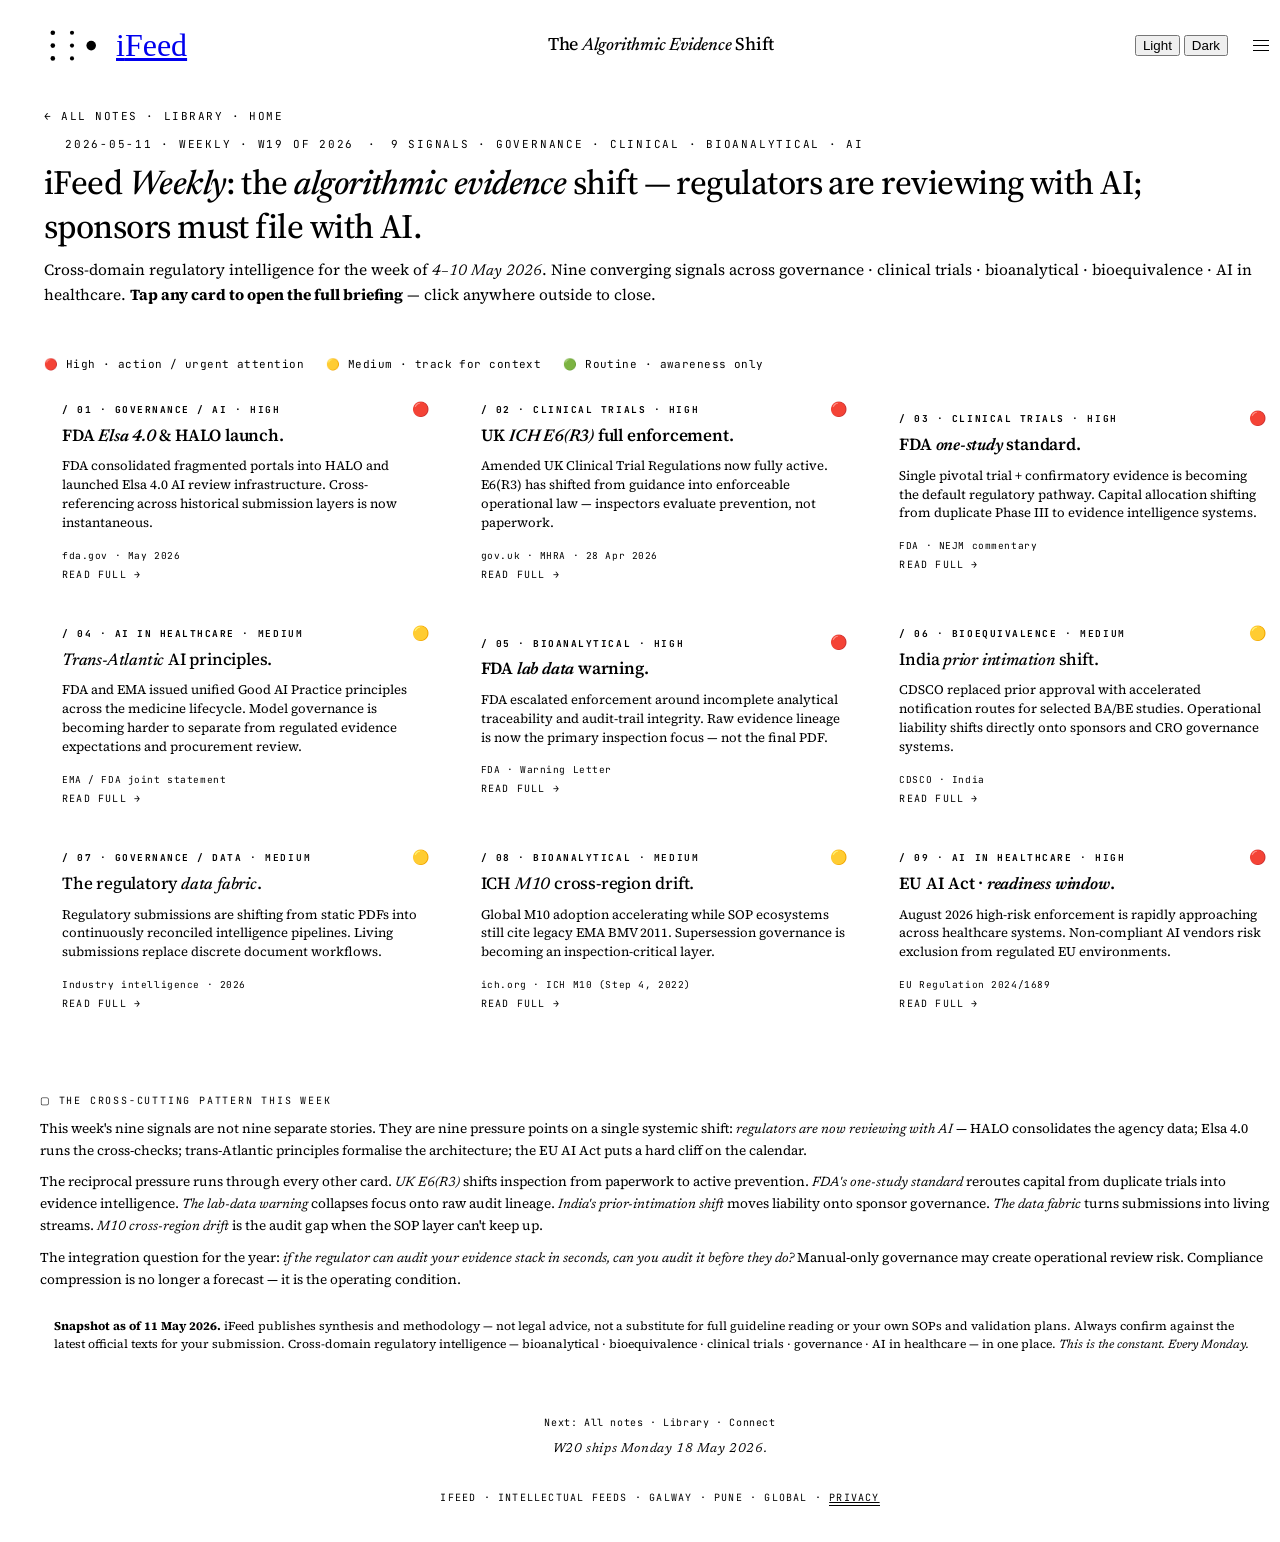
==== archive-static/2026-05-11_weekly-w19.html @ 3b8269fa "Initial Weekly Signals CMS deployment" ====
<!doctype html>
<html lang="en" data-theme="light" class="w19-page">
<head>
<meta charset="utf-8" />
<meta name="viewport" content="width=device-width, initial-scale=1" />
<meta http-equiv="Cache-Control" content="no-cache, no-store, must-revalidate" />
<meta http-equiv="Pragma" content="no-cache" />
<meta http-equiv="Expires" content="0" />
<title>iFeed Weekly · W19 · 4&ndash;10 May 2026</title>
<meta name="description" content="iFeed Weekly W19 · nine updates across bioanalytical · bioequivalence · clinical trials · governance · AI in healthcare. Verified primary sources. Every Monday." />
<link rel="preconnect" href="https://fonts.googleapis.com" />
<link rel="preconnect" href="https://fonts.gstatic.com" crossorigin />
<link href="https://fonts.googleapis.com/css2?family=Inter:wght@400;500;600;700&family=JetBrains+Mono:wght@400;500&family=Newsreader:ital,opsz,wght@0,6..72,400;0,6..72,500;0,6..72,600;1,6..72,400;1,6..72,500;1,6..72,600&family=Source+Serif+4:opsz,wght@8..60,400;8..60,500;8..60,600&display=swap" rel="stylesheet" />
<link rel="stylesheet" href="theme.css?v=20260504au" />
<link rel="stylesheet" href="mark.css?v=20260504au" />
<script src="site.js?v=20260504au" defer></script>
<style>
  .wrap { max-width: 1250px; width: calc(100% - 24px); margin: 0 auto; padding: 0 32px; }

  .nav { position: sticky; top: 0; z-index: 300; background: color-mix(in srgb, var(--bg) 92%, transparent); backdrop-filter: blur(10px); border-bottom: 1px solid var(--rule); }
  .nav .nav-inner { max-width: 1250px; width: calc(100% - 24px); margin: 0 auto; padding: 16px 32px 16px 32px; display: flex; align-items: center; justify-content: space-between; gap: 14px; }
  .nav .brand { display: inline-flex; align-items: center; gap: 12px; }
  .nav .brand .nn11 { width: 88px; }
  .nav .brand .if-mark { font-size: 42px; }
  .nav .links { display: flex; gap: 2px; font-family: 'JetBrains Mono', monospace; font-size: 11px; letter-spacing: 0.02em; text-transform: uppercase; color: var(--ink-2); }
  .nav .links a { padding: 6px 0; border-bottom: 1px solid transparent; transition: color 0.15s, border-color 0.15s; }
  .nav .links a:hover { color: var(--accent); border-bottom-color: var(--accent); }
  .nav .links a.current { color: var(--accent); }

  /* Article header · balanced for screenshot · still fits 9-card grid */
  .article-head { padding: 26px 0 18px; max-width: 1250px; width: calc(100% - 24px); margin: 0 auto; padding-left: 36px; padding-right: 36px; }
  .breadcrumb { font-family: 'JetBrains Mono', monospace; font-size: 11px; letter-spacing: 0.14em; text-transform: uppercase; color: var(--ink-3); margin-bottom: 14px; }
  .breadcrumb a { color: var(--accent); text-decoration: none; border-bottom: 1px dashed transparent; transition: border-color 0.15s; }
  .breadcrumb a:hover { border-bottom-color: var(--accent); }
  .article-meta { font-family: 'JetBrains Mono', monospace; font-size: 11px; letter-spacing: 0.16em; text-transform: uppercase; color: var(--accent); margin-bottom: 12px; display: flex; gap: 14px; flex-wrap: wrap; align-items: center; }
  .article-meta .signal { display: inline-block; width: 7px; height: 7px; border-radius: 50%; background: var(--accent); box-shadow: 0 0 0 4px color-mix(in srgb, var(--accent) 22%, transparent); }
  h1.weekly-title { font-family: 'Source Serif 4', serif; font-size: clamp(26px, 2.8vw, 34px); font-weight: 500; letter-spacing: -0.016em; line-height: 1.16; margin: 0 0 12px; max-width: 1250px; width: calc(100% - 24px); }
  h1.weekly-title em { font-family: 'Newsreader', serif; font-style: italic; color: var(--accent); }
  .standfirst { font-family: 'Source Serif 4', serif; font-size: 15.5px; line-height: 1.5; color: var(--ink-2); margin: 0 0 16px; padding: 0 0 16px; border-bottom: 1px solid var(--rule); max-width: 1250px; width: calc(100% - 24px); }
  .standfirst em { font-family: 'Newsreader', serif; font-style: italic; color: var(--accent); }

  .legend-strip { display: flex; gap: 22px; flex-wrap: wrap; padding: 0 36px 16px; font-family: 'JetBrains Mono', monospace; font-size: 11px; color: var(--ink-3); letter-spacing: 0.04em; max-width: 1250px; width: calc(100% - 24px); margin: 0 auto; }
  .legend-strip .li { display: flex; align-items: center; gap: 6px; }

  /* 9-card grid · 3 × 3 desktop · medium-comfortable for screenshot */
  .digest-grid { padding: 0 36px 28px; display: grid; grid-template-columns: repeat(3, 1fr); gap: 16px; max-width: 1250px; width: calc(100% - 24px); margin: 0 auto; }
  @media (max-width: 1080px) { .digest-grid { grid-template-columns: repeat(2, 1fr); } }
  @media (max-width: 720px) { .digest-grid { grid-template-columns: 1fr; } }

  /* Card · clickable button · opens modal overlay (no scroll) */
  /* Tier accents · structural (red) heavier; operational (yellow) restrained */
  .digest-card .domain-num .u { font-weight: 600; letter-spacing: 0.18em; }
  .digest-card.tier-1 { border-width: 1.5px; }
  .digest-card.tier-1 h3 { font-weight: 600; }
  .digest-card.tier-1:hover { border-color: var(--accent); box-shadow: 0 18px 40px -22px color-mix(in srgb, var(--accent) 45%, transparent); }
  .modal-shell .xref { color: var(--accent); text-decoration: none; border-bottom: 1px dashed currentColor; }
  .modal-shell .xref:hover { border-bottom-style: solid; }

  .digest-card {
    display: block;
    text-decoration: none;
    color: inherit;
    background: linear-gradient(135deg, color-mix(in srgb, var(--accent-bg) 50%, var(--surface)) 0%, color-mix(in srgb, var(--surface) 92%, transparent) 100%);
    border: 1.5px solid color-mix(in srgb, var(--accent) 30%, var(--rule));
    border-radius: 14px;
    padding: 16px 18px 14px;
    box-shadow: 0 1px 0 color-mix(in srgb, var(--accent) 14%, transparent) inset, 0 16px 32px -22px color-mix(in srgb, var(--accent) 22%, transparent);
    transition: transform 0.18s, box-shadow 0.18s, border-color 0.16s;
    position: relative;
    overflow: hidden;
    cursor: pointer;
    font: inherit;
    width: 100%;
    text-align: left;
  }
  .digest-card::before {
    content: ""; position: absolute; inset: 6px; border-radius: 11px;
    border: 1px dashed color-mix(in srgb, var(--accent) 20%, transparent);
    pointer-events: none; z-index: 0;
  }
  .digest-card > * { position: relative; z-index: 1; }
  .digest-card:hover, .digest-card:focus-visible {
    transform: translateY(-3px);
    border-color: var(--accent);
    box-shadow: 0 1px 0 color-mix(in srgb, var(--accent) 22%, transparent) inset, 0 22px 44px -22px color-mix(in srgb, var(--accent) 32%, transparent);
    outline: none;
  }

  .digest-card .card-top { display: flex; align-items: center; justify-content: space-between; margin-bottom: 8px; gap: 8px; }
  .digest-card .domain-num { font-family: 'JetBrains Mono', monospace; font-size: 9.5px; color: var(--accent); letter-spacing: 0.16em; text-transform: uppercase; font-weight: 700; }
  .digest-card .flag { font-size: 14px; line-height: 1; }
  .digest-card h3 { font-family: 'Source Serif 4', serif; font-size: 17px; font-weight: 500; letter-spacing: -0.012em; color: var(--ink); margin: 0 0 9px; line-height: 1.22; }
  .digest-card h3 em { font-family: 'Newsreader', serif; font-style: italic; color: var(--accent); }
  .digest-card p.lede { font-family: 'Source Serif 4', serif; font-size: 13px; line-height: 1.45; color: var(--ink-2); margin: 0 0 8px; display: -webkit-box; -webkit-line-clamp: 4; -webkit-box-orient: vertical; overflow: hidden; }
  .digest-card .src { display: block; font-family: 'JetBrains Mono', monospace; font-size: 9.5px; color: var(--ink-3); letter-spacing: 0.06em; margin-top: 6px; padding-top: 8px; border-top: 1px dashed var(--rule); }
  .digest-card .read-more { font-family: 'JetBrains Mono', monospace; font-size: 10px; color: var(--accent); letter-spacing: 0.12em; text-transform: uppercase; margin-top: 6px; }

  /* Hidden source for modal · explanations live here, displayed via JS */
  .explanations-source { display: none; }

  /* Modal overlay · click card opens, click backdrop closes */
  .modal-backdrop {
    position: fixed; inset: 0; z-index: 200;
    background: color-mix(in srgb, var(--ink) 50%, transparent);
    backdrop-filter: blur(4px); -webkit-backdrop-filter: blur(4px);
    display: none; align-items: center; justify-content: center;
    padding: 24px;
    animation: fadeIn 0.18s ease-out;
  }
  .modal-backdrop.is-open { display: flex; }
  @keyframes fadeIn { from { opacity: 0; } to { opacity: 1; } }
  .modal-shell {
    background: linear-gradient(135deg, color-mix(in srgb, var(--accent-bg) 55%, var(--surface)) 0%, color-mix(in srgb, var(--surface) 94%, transparent) 100%);
    border: 1.5px solid color-mix(in srgb, var(--accent) 55%, var(--rule));
    border-radius: 14px;
    max-width: 760px; width: 100%;
    max-height: 84vh; overflow-y: auto;
    padding: 26px 30px;
  /* Expanded variant · full grid width · text|visual split · related + home foot */
  }
  .modal-shell.is-expanded { max-width: 1250px; max-height: 88vh; padding: 30px 36px 24px; }
  .modal-shell.is-expanded .item-meta { margin-bottom: 14px; }
  .modal-shell.is-expanded .modal-content > .item-block > h2,
  .modal-shell.is-expanded > .modal-content > h2 { display: none; }
  .modal-shell.is-expanded .exp-grid { display: grid; grid-template-columns: 1.25fr 1fr; gap: 26px; align-items: start; }
  .modal-shell.is-expanded .exp-text > p:first-of-type, .modal-shell.is-expanded .exp-text > p { font-size: 14.5px; line-height: 1.55; margin: 0 0 10px; }
  .modal-shell.is-expanded .exp-visual { display: flex; flex-direction: column; gap: 12px; }
  .modal-shell.is-expanded .exp-visual .item-visual { margin: 0; }
  .modal-shell.is-expanded .exp-foot { margin-top: 18px; padding-top: 14px; border-top: 1px dashed color-mix(in srgb, var(--accent) 30%, var(--rule)); display: flex; align-items: center; justify-content: space-between; gap: 16px; flex-wrap: wrap; }
  .modal-shell.is-expanded .exp-foot .related { font-family: 'JetBrains Mono', monospace; font-size: 11px; color: var(--ink-2); letter-spacing: 0.04em; }
  .modal-shell.is-expanded .exp-foot .related .label { font-size: 9.5px; letter-spacing: 0.18em; text-transform: uppercase; color: var(--ink-3); margin-right: 10px; }
  .modal-shell.is-expanded .exp-foot .related .xref { color: var(--accent); text-decoration: none; border-bottom: 1px dashed currentColor; }
  .modal-shell.is-expanded .exp-foot .home-link { font-family: 'JetBrains Mono', monospace; font-size: 10.5px; letter-spacing: 0.14em; text-transform: uppercase; color: var(--accent); border: 1px solid color-mix(in srgb, var(--accent) 45%, var(--rule)); border-radius: 999px; padding: 7px 14px; cursor: pointer; background: var(--surface); transition: border-color .15s, color .15s, background .15s; }
  .modal-shell.is-expanded .exp-foot .home-link:hover { border-color: var(--accent); background: color-mix(in srgb, var(--accent) 12%, transparent); }
  @media (max-width: 880px) {
    .modal-shell.is-expanded { max-width: 760px; }
    .modal-shell.is-expanded .exp-grid { grid-template-columns: 1fr; gap: 16px; }
    .modal-shell.is-expanded .exp-foot { flex-direction: column; align-items: flex-start; }
  }
  .modal-shell--placeholder {
    box-shadow: 0 1px 0 color-mix(in srgb, var(--accent) 18%, transparent) inset, 0 30px 80px -20px color-mix(in srgb, var(--accent) 40%, transparent);
    position: relative;
    animation: slideUp 0.22s ease-out;
  }
  .modal-shell::before {
    content: ""; position: absolute; inset: 6px; border-radius: 9px;
    border: 1px dashed color-mix(in srgb, var(--accent) 24%, transparent);
    pointer-events: none; z-index: 0;
  }
  .modal-shell > * { position: relative; z-index: 1; }
  /* Compact visual block · matches grid-card grain · per-card diagram */
  .modal-shell .item-visual { margin: 14px 0 16px; padding: 12px 14px; background: color-mix(in srgb, var(--surface) 70%, transparent); border: 1px dashed color-mix(in srgb, var(--accent) 30%, var(--rule)); border-radius: 9px; font-family: 'JetBrains Mono', monospace; font-size: 10.5px; letter-spacing: 0.04em; color: var(--ink-2); line-height: 1.65; }
  .modal-shell .item-visual .iv-h { font-size: 9.5px; letter-spacing: 0.16em; text-transform: uppercase; color: var(--accent); margin-bottom: 8px; }
  .modal-shell .item-visual .iv-row { display: flex; gap: 8px; align-items: center; flex-wrap: wrap; }
  .modal-shell .item-visual .iv-row + .iv-row { margin-top: 6px; }
  .modal-shell .item-visual .iv-pill { padding: 3px 8px; border: 1px solid color-mix(in srgb, var(--accent) 35%, var(--rule)); border-radius: 999px; background: color-mix(in srgb, var(--bg) 60%, transparent); color: var(--ink); font-size: 10px; letter-spacing: 0.06em; }
  .modal-shell .item-visual .iv-pill.alt { color: var(--accent); border-color: var(--accent); }
  .modal-shell .item-visual .iv-arrow { color: var(--accent); }
  .modal-shell .item-visual .iv-col { flex: 1; min-width: 130px; padding: 8px 10px; border: 1px dashed color-mix(in srgb, var(--accent) 28%, var(--rule)); border-radius: 7px; background: color-mix(in srgb, var(--bg) 35%, transparent); }
  .modal-shell .item-visual .iv-col .iv-l { font-size: 9px; letter-spacing: 0.18em; text-transform: uppercase; color: var(--ink-3); margin-bottom: 4px; }
  .modal-shell .item-visual .iv-col.hi { border-color: var(--accent); border-style: solid; }
  .modal-shell .item-visual .iv-col.hi .iv-l { color: var(--accent); }
  .modal-shell .item-visual .iv-bar { display: flex; align-items: stretch; gap: 0; border: 1px solid color-mix(in srgb, var(--accent) 30%, var(--rule)); border-radius: 6px; overflow: hidden; }
  .modal-shell .item-visual .iv-bar > div { flex: 1; padding: 6px 8px; font-size: 9.5px; letter-spacing: 0.08em; text-align: center; border-right: 1px dashed color-mix(in srgb, var(--accent) 25%, var(--rule)); }
  .modal-shell .item-visual .iv-bar > div:last-child { border-right: 0; }
  .modal-shell .item-visual .iv-bar > div.hot { background: color-mix(in srgb, var(--accent) 18%, transparent); color: var(--accent); }
  .modal-shell .item-visual .iv-pyramid { display: flex; flex-direction: column; align-items: center; gap: 3px; }
  .modal-shell .item-visual .iv-pyramid > div { padding: 4px 10px; border: 1px solid color-mix(in srgb, var(--accent) 30%, var(--rule)); border-radius: 4px; font-size: 9.5px; letter-spacing: 0.08em; text-align: center; background: color-mix(in srgb, var(--bg) 40%, transparent); }
  .modal-shell .item-visual .iv-pyramid > div:nth-child(1) { min-width: 90px; }
  .modal-shell .item-visual .iv-pyramid > div:nth-child(2) { min-width: 150px; }
  .modal-shell .item-visual .iv-pyramid > div:nth-child(3) { min-width: 210px; border-color: var(--accent); color: var(--accent); }
  .modal-shell .item-visual .iv-note { margin-top: 8px; font-family: 'Source Serif 4', serif; font-size: 11.5px; color: var(--ink-3); font-style: italic; letter-spacing: 0; }
  @keyframes slideUp { from { transform: translateY(12px); opacity: 0; } to { transform: translateY(0); opacity: 1; } }
  .modal-close {
    position: absolute; top: 14px; right: 14px;
    width: 32px; height: 32px;
    background: var(--surface);
    border: 1px solid var(--rule);
    border-radius: 50%;
    cursor: pointer;
    color: var(--ink-2);
    font-size: 18px; line-height: 1;
    display: flex; align-items: center; justify-content: center;
    transition: color 0.15s, border-color 0.15s;
  }
  .modal-close:hover { color: var(--accent); border-color: var(--accent); }

  .modal-shell .item-meta { font-family: 'JetBrains Mono', monospace; font-size: 10px; letter-spacing: 0.16em; text-transform: uppercase; color: var(--accent); margin-bottom: 10px; display: flex; gap: 12px; align-items: center; flex-wrap: wrap; }
  .modal-shell h2 { font-family: 'Source Serif 4', serif; font-size: 24px; font-weight: 500; letter-spacing: -0.014em; color: var(--ink); margin: 0 0 14px; line-height: 1.2; }
  .modal-shell h2 em { font-family: 'Newsreader', serif; font-style: italic; color: var(--accent); }
  .modal-shell p { font-family: 'Source Serif 4', serif; font-size: 15px; line-height: 1.6; color: var(--ink); margin: 0 0 12px; }
  .modal-shell p em { font-family: 'Newsreader', serif; font-style: italic; color: var(--accent); }
  .modal-shell p strong { color: var(--ink); font-weight: 600; }
  .modal-shell .source-strip { font-family: 'JetBrains Mono', monospace; font-size: 11px; color: var(--ink-3); letter-spacing: 0.04em; padding: 12px 0 0; border-top: 1px dashed var(--rule); margin-top: 14px; }
  .modal-shell .source-strip a { color: var(--accent); text-decoration: none; border-bottom: 1px dashed currentColor; }
  .modal-shell .source-strip a:hover { border-bottom-style: solid; }
  .modal-shell .why { font-family: 'Newsreader', serif; font-style: italic; font-size: 15px; color: var(--ink-2); padding: 10px 0 0 14px; border-left: 3px solid var(--accent); margin-top: 14px; }

  /* Lock body scroll when modal open */
  body.modal-open { overflow: hidden; }

  /* Expanded card · in-card header (title left + logo right) */
  .modal-shell.is-expanded { max-height: 92vh; padding-top: 0; padding-left: 0; padding-right: 0; }
  .modal-shell.is-expanded > .modal-close { top: 18px; right: 18px; z-index: 4; }
  .modal-shell.is-expanded .modal-content { padding: 0 30px 22px; }
  .modal-shell .exp-header { display: none; }
  .modal-shell.is-expanded .exp-header {
    display: flex; align-items: center; gap: 22px;
    padding: 22px 30px 22px 30px;
    margin: 0 0 20px;
    border-bottom: 1px dashed color-mix(in srgb, var(--accent) 35%, var(--rule));
    position: relative;
  }
  .modal-shell.is-expanded .exp-header .exp-brand-line { display: inline-flex; align-items: center; gap: 10px; flex-shrink: 0; padding-right: 22px; border-right: 1px dashed color-mix(in srgb, var(--accent) 35%, var(--rule)); }
  .modal-shell.is-expanded .exp-header .exp-brand-line .exp-nn { width: 56px; height: 44px; }
  .modal-shell.is-expanded .exp-header .exp-brand-line .exp-nn svg { width: 100%; height: 100%; display: block; overflow: visible; }
  .modal-shell.is-expanded .exp-header .exp-brand-line .exp-nn svg .net-edge line { stroke: color-mix(in srgb, var(--accent) 75%, transparent); stroke-width: 1; fill: none; }
  .modal-shell.is-expanded .exp-header .exp-brand-line .exp-nn svg .node-input,
  .modal-shell.is-expanded .exp-header .exp-brand-line .exp-nn svg .node-mid,
  .modal-shell.is-expanded .exp-header .exp-brand-line .exp-nn svg .node-out { fill: var(--accent); }
  .modal-shell.is-expanded .exp-header .exp-brand-line .exp-nn svg .halo { fill: none; stroke: var(--accent); stroke-width: 1.2; opacity: 0.55; }
  .modal-shell.is-expanded .exp-header .exp-brand-line .exp-nn svg .halo-b { opacity: 0.3; }
  .modal-shell.is-expanded .exp-header .exp-brand-line .ifeed-word { font-family: 'Newsreader', serif; font-style: italic; font-weight: 500; font-size: 30px; letter-spacing: -0.02em; color: var(--accent); line-height: 1; }
  .modal-shell.is-expanded .exp-header .exp-title {
    font-family: 'Source Serif 4', serif; font-size: 30px; font-weight: 500;
    letter-spacing: -0.014em; color: var(--ink); line-height: 1.18; margin: 0; flex: 1 1 auto; min-width: 0;
  }
  .modal-shell.is-expanded .exp-header .exp-title em { font-family: 'Newsreader', serif; font-style: italic; color: var(--accent); }
  @media (max-width: 720px) {
    .modal-shell.is-expanded .exp-header { flex-wrap: wrap; padding: 20px 22px; gap: 14px; }
    .modal-shell.is-expanded .exp-header .exp-brand-line { padding-right: 0; border-right: 0; padding-bottom: 12px; border-bottom: 1px dashed color-mix(in srgb, var(--accent) 35%, var(--rule)); width: 100%; }
    .modal-shell.is-expanded .exp-header .exp-title { font-size: 22px; }
    .modal-shell.is-expanded .exp-header .exp-brand-line .exp-nn { width: 44px; height: 36px; }
    .modal-shell.is-expanded .exp-header .exp-brand-line .ifeed-word { font-size: 24px; }
  }

  .closing-band { padding: 24px 32px 24px; max-width: 1250px; width: calc(100% - 24px); margin: 18px auto 0; border-top: 1px solid var(--rule); }
  .closing-band .pattern-h { font-family: 'JetBrains Mono', monospace; font-size: 10px; letter-spacing: 0.18em; text-transform: uppercase; color: var(--accent); margin-bottom: 12px; }
  .closing-band p { font-family: 'Source Serif 4', serif; font-size: 13.5px; line-height: 1.55; color: var(--ink); margin: 0 0 10px; }
  .closing-band p em { font-family: 'Newsreader', serif; font-style: italic; color: var(--accent); }
  .closing-band .disclaimer { padding: 12px 14px; background: var(--surface); border-left: 3px solid var(--accent); border-radius: 0 8px 8px 0; font-family: 'Source Serif 4', serif; font-size: 12px; color: var(--ink-3); margin-top: 14px; line-height: 1.5; }

  .next-week-strip { text-align: center; padding: 16px 32px; font-family: 'JetBrains Mono', monospace; font-size: 10px; color: var(--ink-3); letter-spacing: 0.06em; max-width: 1250px; width: calc(100% - 24px); margin: 0 auto; }
  .next-week-strip a { color: var(--accent); text-decoration: none; border-bottom: 1px dashed var(--accent); }
  .next-week-strip a:hover { border-bottom-style: solid; }

  footer { padding: 20px 0 30px; }
  footer .credits { font-family: 'JetBrains Mono', monospace; font-size: 10px; color: var(--ink-3); letter-spacing: 0.12em; text-transform: uppercase; text-align: center; }

  /* Compact nav for screenshot · slimmer top bar */
  .nav .nav-inner { padding: 12px 32px; }
  .nav .brand .nn11 { width: 64px; }
  .nav .brand .if-mark { font-size: 32px; }

  /* ── W19 nav variation · hamburger + centre title (page-scoped) ── */
  html.w19-page .nav .links { display: none !important; }
  html.w19-page .nav .nav-title { flex: 1 1 auto; min-width: 0; text-align: center; padding: 0 18px; }
  html.w19-page .nav .nav-title .eyebrow { font-family: 'JetBrains Mono', monospace; font-size: 10px; letter-spacing: 0.18em; text-transform: uppercase; color: var(--ink-3); margin-bottom: 4px; }
  html.w19-page .nav .nav-title .head { font-family: 'Source Serif 4', serif; font-size: clamp(14px, 1.5vw, 18px); font-weight: 500; letter-spacing: -0.012em; color: var(--ink); line-height: 1.2; transition: opacity .22s ease; }
  html.w19-page .nav .nav-title .head em { font-family: 'Newsreader', serif; font-style: italic; color: var(--accent); }
  html.w19-page .nav .nav-title.swapping .head { opacity: 0; }
  html.w19-page .nav .nav-right { display: inline-flex; align-items: center; gap: 14px; }
  html.w19-page .nav .w19-hamburger { display: inline-flex; align-items: center; justify-content: center; width: 38px; height: 38px; background: var(--surface); border: 1px solid var(--rule); border-radius: 8px; cursor: pointer; transition: border-color .15s, color .15s; color: var(--ink-2); padding: 0; }
  html.w19-page .nav .w19-hamburger:hover { border-color: var(--accent); color: var(--accent); }
  html.w19-page .nav .w19-hamburger span { display: block; width: 16px; height: 1.5px; background: currentColor; position: relative; }
  html.w19-page .nav .w19-hamburger span::before, html.w19-page .nav .w19-hamburger span::after { content: ""; position: absolute; left: 0; width: 16px; height: 1.5px; background: currentColor; }
  html.w19-page .nav .w19-hamburger span::before { top: -5px; }
  html.w19-page .nav .w19-hamburger span::after  { top:  5px; }
  html.w19-page .nav .nav-toggle { display: none !important; }
  html.w19-page .w19-drawer { position: fixed; top: 0; right: 0; height: 100vh; width: min(320px, 86vw); background: var(--bg); border-left: 1px solid var(--rule); transform: translateX(100%); transition: transform .26s ease; z-index: 250; padding: 72px 28px 28px; overflow-y: auto; }
  html.w19-page .w19-drawer.open { transform: translateX(0); box-shadow: -20px 0 60px -20px color-mix(in srgb, var(--ink) 35%, transparent); }
  html.w19-page .w19-drawer a { display: block; font-family: 'JetBrains Mono', monospace; font-size: 12px; letter-spacing: 0.10em; text-transform: uppercase; color: var(--ink-2); padding: 12px 0; border-bottom: 1px dashed var(--rule); text-decoration: none; transition: color .15s; }
  html.w19-page .w19-drawer a:hover, html.w19-page .w19-drawer a.current { color: var(--accent); }
  html.w19-page .w19-drawer-backdrop { position: fixed; inset: 0; background: color-mix(in srgb, var(--ink) 40%, transparent); backdrop-filter: blur(3px); opacity: 0; pointer-events: none; transition: opacity .22s ease; z-index: 240; }
  html.w19-page .w19-drawer-backdrop.open { opacity: 1; pointer-events: auto; }
  html.w19-page .w19-drawer .close { position: absolute; top: 18px; right: 18px; width: 32px; height: 32px; background: var(--surface); border: 1px solid var(--rule); border-radius: 50%; color: var(--ink-2); cursor: pointer; font-size: 18px; line-height: 1; }
  html.w19-page .w19-drawer .close:hover { color: var(--accent); border-color: var(--accent); }
  @media (max-width: 720px) { html.w19-page .nav .nav-title .eyebrow { font-size: 9px; letter-spacing: 0.12em; } html.w19-page .nav .nav-title .head { font-size: 12px; } html.w19-page .nav .nav-title { padding: 0 8px; } }
</style>
<link rel="icon" type="image/svg+xml" href="favicon.svg?v=20260504au" />
<!-- Open Graph · share preview metadata (LinkedIn, WhatsApp, Slack, FB) -->
<meta property="og:type" content="article" />
<meta property="og:title" content="iFeed Weekly · W19 · 4-10 May 2026" />
<meta property="og:description" content="Nine updates across bioanalytical · bioequivalence · clinical trials · governance · AI in healthcare. Verified primary sources. Every Monday." />
<meta property="og:url" content="https://weeklysignals.ifeed.ie/2026-05-11_weekly-w19.html" />
<meta property="og:image" content="https://ifeed.ie/favicon.svg" />
<meta property="og:site_name" content="iFeed" />
<meta property="og:locale" content="en_IE" />
<!-- Twitter Card · share preview metadata (X / Twitter) -->
<meta name="twitter:card" content="summary" />
<meta name="twitter:title" content="iFeed Weekly · W19 · 4-10 May 2026" />
<meta name="twitter:description" content="Nine updates across BA · BE · CT · governance · AI in healthcare. Verified primary sources. Every Monday." />
<meta name="twitter:image" content="https://ifeed.ie/favicon.svg" />

<link rel="canonical" href="https://weeklysignals.ifeed.ie/2026-05-11_weekly-w19.html" />
</head>
<body>

<svg width="0" height="0" style="position:absolute" aria-hidden="true">
  <symbol id="nn11" viewBox="0 0 100 80">
    <g class="net-edge"><line x1="20" y1="20" x2="50" y2="20"/><line x1="20" y1="20" x2="50" y2="40"/><line x1="20" y1="20" x2="50" y2="60"/><line x1="20" y1="40" x2="50" y2="20"/><line x1="20" y1="40" x2="50" y2="40"/><line x1="20" y1="40" x2="50" y2="60"/><line x1="20" y1="60" x2="50" y2="20"/><line x1="20" y1="60" x2="50" y2="40"/><line x1="20" y1="60" x2="50" y2="60"/><line x1="50" y1="20" x2="80" y2="40"/><line x1="50" y1="40" x2="80" y2="40"/><line x1="50" y1="60" x2="80" y2="40"/></g>
    <circle class="node-input" cx="20" cy="20" r="3.6"/><circle class="node-input" cx="20" cy="40" r="3.6"/><circle class="node-input" cx="20" cy="60" r="3.6"/>
    <circle class="node-mid" cx="50" cy="20" r="3.2"/><circle class="node-mid" cx="50" cy="40" r="3.2"/><circle class="node-mid" cx="50" cy="60" r="3.2"/>
    <circle class="halo halo-a" cx="80" cy="40" r="6"/><circle class="halo halo-b" cx="80" cy="40" r="7.5"/>
    <circle class="node-out" cx="80" cy="40" r="4.4"/>
  </symbol>
</svg>

<nav class="nav">
  <div class="nav-inner">
    <a class='brand' href='https://ifeed.ie/'>
      <div class="nn11"><svg viewBox="0 0 100 80" style="width:100%;height:auto;display:block;overflow:visible" aria-label="iFeed neural network mark">
    <g class="nerve">
      <line x1="20" y1="20" x2="50" y2="20"/><line x1="20" y1="20" x2="50" y2="40"/><line x1="20" y1="20" x2="50" y2="60"/>
      <line x1="20" y1="40" x2="50" y2="20"/><line x1="20" y1="40" x2="50" y2="40"/><line x1="20" y1="40" x2="50" y2="60"/>
      <line x1="20" y1="60" x2="50" y2="20"/><line x1="20" y1="60" x2="50" y2="40"/><line x1="20" y1="60" x2="50" y2="60"/>
      <line x1="50" y1="20" x2="80" y2="40"/><line x1="50" y1="40" x2="80" y2="40"/><line x1="50" y1="60" x2="80" y2="40"/>
    </g>
    <circle class="neuron-in" cx="20" cy="20" r="3.6"/><circle class="neuron-in" cx="20" cy="40" r="3.6"/><circle class="neuron-in" cx="20" cy="60" r="3.6"/>
    <circle class="neuron-mid" cx="50" cy="20" r="3.2"/><circle class="neuron-mid" cx="50" cy="40" r="3.2"/><circle class="neuron-mid" cx="50" cy="60" r="3.2"/>
    <circle class="halo-ring halo-a" cx="80" cy="40" r="6"/>
    <circle class="halo-ring halo-b" cx="80" cy="40" r="7.5"/>
    <circle class="neuron-out" cx="80" cy="40" r="4.4"/>
  </svg></div>
      <span class="if-mark sm"><span class="i">i</span>Feed</span>
    </a>
    <div class="nav-title" id="w19-nav-title">
      <div class="head" id="w19-nav-head">The <em>Algorithmic Evidence</em> Shift</div>
    </div>
    <div class="nav-right">
      <div class="theme-toggle" role="group" aria-label="theme toggle">
        <button type="button" id="t-light" class="active" aria-label="light theme">Light</button>
        <button type="button" id="t-dark" aria-label="dark theme">Dark</button>
      </div>
      <button type="button" class="w19-hamburger" id="w19-hamburger" aria-label="open menu" aria-expanded="false"><span></span></button>
    </div>
    <button type="button" class="nav-toggle" aria-label="toggle nav" aria-expanded="false" hidden><span class="bar"></span></button>
    <div class="links">
      <a href='https://ifeed.ie/'>Home</a>
      <a href="https://ifeed.ie/methodology.html">Methodology</a>
      <span class="has-dropdown"><a href="https://library.ifeed.ie/">Library<span class="caret">▾</span></a><div class="dropdown" role="menu"><a href="https://library.ifeed.ie/library/bioanalytical.html"><span class="d-name">Bio-Analytical Trials</span></a><a href="https://library.ifeed.ie/library/bioequivalence.html"><span class="d-name">Bio-Equivalence Trials</span></a><a href="https://library.ifeed.ie/library/clinical-trials.html"><span class="d-name">Clinical Trials</span></a><a href="https://library.ifeed.ie/library/governance.html"><span class="d-name">Governance</span></a><div class="d-sep"></div><a class="d-all" href="https://library.ifeed.ie/"><span class="d-name">All · Library hub →</span></a></div></span>
      <span class="has-dropdown"><a href="https://regulations.ifeed.ie/">Regulations<span class="caret">▾</span></a><div class="dropdown" role="menu"><a href="https://regulations.ifeed.ie/regulations/eu-ai-act.html"><span class="d-name">EU AI Act</span></a><a href="https://regulations.ifeed.ie/regulations/fda-qmsr.html"><span class="d-name">FDA QMSR</span></a><a href="https://regulations.ifeed.ie/regulations/fda-csa.html"><span class="d-name">FDA CSA</span></a><a href="https://regulations.ifeed.ie/regulations/gamp5-ai-validation.html"><span class="d-name">GAMP 5 / AI validation</span></a><a href="https://regulations.ifeed.ie/regulations/ich-e6-r3.html"><span class="d-name">ICH E6(R3)</span></a><a href="https://regulations.ifeed.ie/regulations/good-ai-practice.html"><span class="d-name">FDA/EMA Good AI Practice</span></a><a href="https://regulations.ifeed.ie/regulations/iso-iec-42001.html"><span class="d-name">ISO/IEC 42001</span></a><a href="https://regulations.ifeed.ie/regulations/ai-medtech-samd.html"><span class="d-name">AI-enabled MedTech / SaMD</span></a><div class="d-sep"></div><a class="d-all" href="https://regulations.ifeed.ie/"><span class="d-name">All · Regulations hub →</span></a></div></span>
      <a href="https://ifeed.ie/services.html">Collaborate</a>
      <a href="https://ai.ifeed.ie/">AI</a>
      <a class='current' href='/'>Signals</a>
      <a href="https://ifeed.ie/academy.html">Academy</a>
      <a href="https://ifeed.ie/community.html">Community</a>
      <a href="https://ifeed.ie/founder.html">Founder</a>
      <a href="https://ifeed.ie/connect.html">Connect</a>
      <a href="https://ifeed.ie/register.html">Register</a>
    </div>
  </div>
</nav>
<aside class="w19-drawer-backdrop" id="w19-drawer-backdrop"></aside>
<aside class="w19-drawer" id="w19-drawer" aria-hidden="true">
  <button type="button" class="close" id="w19-drawer-close" aria-label="close menu">×</button>
  <a href='https://ifeed.ie/'>Home</a>
  <a href="https://ifeed.ie/methodology.html">Methodology</a>
  <a href="https://library.ifeed.ie/">Library</a>
  <a href="https://ifeed.ie/services.html">Collaborate</a>
  <a href="https://ai.ifeed.ie/">AI</a>
  <a class='current' href='/'>Signals</a>
  <a href="https://ifeed.ie/academy.html">Academy</a>
  <a href="https://ifeed.ie/community.html">Community</a>
  <a href="https://ifeed.ie/founder.html">Founder</a>
  <a href="https://ifeed.ie/connect.html">Connect</a>
  <a href="https://ifeed.ie/register.html">Register</a>
</aside>
<main>

  <header class="article-head">
    <div class="breadcrumb"><a href='/'>&larr; All notes</a> &middot; <a href="https://library.ifeed.ie/">Library</a> &middot; <a href='https://ifeed.ie/'>Home</a></div>
    <div class="article-meta">
      <span class="signal"></span>
      <span>2026-05-11 · Weekly · W19 of 2026</span>
      <span>·</span>
      <span>9 signals · governance · clinical · bioanalytical · AI</span>
    </div>
    <h1 class="weekly-title">iFeed <em>Weekly</em>: the <em>algorithmic evidence</em> shift &mdash; regulators are reviewing with AI; sponsors must file with AI.</h1>
    <p class="standfirst">Cross-domain regulatory intelligence for the week of <em>4&ndash;10 May 2026</em>. Nine converging signals across governance · clinical trials · bioanalytical · bioequivalence · AI in healthcare. <strong>Tap any card to open the full briefing</strong> &mdash; click anywhere outside to close.</p>
  </header>

  <div class="legend-strip">
    <span class="li">🔴 High · action / urgent attention</span>
    <span class="li">🟡 Medium · track for context</span>
    <span class="li">🟢 Routine · awareness only</span>
  </div>

  <!-- 9-card grid · click any card to jump to its explanation below -->
  <section class="digest-grid">

    <button class="digest-card tier-1" type="button" data-target="item-01">
      <div class="card-top">
        <div class="domain-num">/ 01 · Governance / AI · <span class="u">High</span></div>
        <span class="flag">🔴</span>
      </div>
      <h3>FDA <em>Elsa 4.0</em> &amp; HALO launch.</h3>
      <p class="lede">FDA consolidated fragmented portals into HALO and launched Elsa 4.0 AI review infrastructure. Cross-referencing across historical submission layers is now instantaneous.</p>
      <span class="src">fda.gov · May 2026</span>
      <div class="read-more">Read full &rarr;</div>
    </button>

    <button class="digest-card tier-1" type="button" data-target="item-02">
      <div class="card-top">
        <div class="domain-num">/ 02 · Clinical trials · <span class="u">High</span></div>
        <span class="flag">🔴</span>
      </div>
      <h3>UK <em>ICH E6(R3)</em> full enforcement.</h3>
      <p class="lede">Amended UK Clinical Trial Regulations now fully active. E6(R3) has shifted from guidance into enforceable operational law &mdash; inspectors evaluate prevention, not paperwork.</p>
      <span class="src">gov.uk · MHRA · 28 Apr 2026</span>
      <div class="read-more">Read full &rarr;</div>
    </button>

    <button class="digest-card tier-1" type="button" data-target="item-03">
      <div class="card-top">
        <div class="domain-num">/ 03 · Clinical trials · <span class="u">High</span></div>
        <span class="flag">🔴</span>
      </div>
      <h3>FDA <em>one-study</em> standard.</h3>
      <p class="lede">Single pivotal trial + confirmatory evidence is becoming the default regulatory pathway. Capital allocation shifting from duplicate Phase III to evidence intelligence systems.</p>
      <span class="src">FDA · NEJM commentary</span>
      <div class="read-more">Read full &rarr;</div>
    </button>

    <button class="digest-card tier-2" type="button" data-target="item-04">
      <div class="card-top">
        <div class="domain-num">/ 04 · AI in healthcare · <span class="u">Medium</span></div>
        <span class="flag">🟡</span>
      </div>
      <h3><em>Trans-Atlantic</em> AI principles.</h3>
      <p class="lede">FDA and EMA issued unified Good AI Practice principles across the medicine lifecycle. Model governance is becoming harder to separate from regulated evidence expectations and procurement review.</p>
      <span class="src">EMA / FDA joint statement</span>
      <div class="read-more">Read full &rarr;</div>
    </button>

    <button class="digest-card tier-1" type="button" data-target="item-05">
      <div class="card-top">
        <div class="domain-num">/ 05 · Bioanalytical · <span class="u">High</span></div>
        <span class="flag">🔴</span>
      </div>
      <h3>FDA <em>lab data</em> warning.</h3>
      <p class="lede">FDA escalated enforcement around incomplete analytical traceability and audit-trail integrity. Raw evidence lineage is now the primary inspection focus &mdash; not the final PDF.</p>
      <span class="src">FDA · Warning Letter</span>
      <div class="read-more">Read full &rarr;</div>
    </button>

    <button class="digest-card tier-2" type="button" data-target="item-06">
      <div class="card-top">
        <div class="domain-num">/ 06 · Bioequivalence · <span class="u">Medium</span></div>
        <span class="flag">🟡</span>
      </div>
      <h3>India <em>prior intimation</em> shift.</h3>
      <p class="lede">CDSCO replaced prior approval with accelerated notification routes for selected BA/BE studies. Operational liability shifts directly onto sponsors and CRO governance systems.</p>
      <span class="src">CDSCO · India</span>
      <div class="read-more">Read full &rarr;</div>
    </button>

    <button class="digest-card tier-2" type="button" data-target="item-07">
      <div class="card-top">
        <div class="domain-num">/ 07 · Governance / Data · <span class="u">Medium</span></div>
        <span class="flag">🟡</span>
      </div>
      <h3>The regulatory <em>data fabric</em>.</h3>
      <p class="lede">Regulatory submissions are shifting from static PDFs into continuously reconciled intelligence pipelines. Living submissions replace discrete document workflows.</p>
      <span class="src">Industry intelligence · 2026</span>
      <div class="read-more">Read full &rarr;</div>
    </button>

    <button class="digest-card tier-2" type="button" data-target="item-08">
      <div class="card-top">
        <div class="domain-num">/ 08 · Bioanalytical · <span class="u">Medium</span></div>
        <span class="flag">🟡</span>
      </div>
      <h3>ICH <em>M10</em> cross-region drift.</h3>
      <p class="lede">Global M10 adoption accelerating while SOP ecosystems still cite legacy EMA BMV 2011. Supersession governance is becoming an inspection-critical layer.</p>
      <span class="src">ich.org · ICH M10 (Step 4, 2022)</span>
      <div class="read-more">Read full &rarr;</div>
    </button>

    <button class="digest-card tier-1" type="button" data-target="item-09">
      <div class="card-top">
        <div class="domain-num">/ 09 · AI in healthcare · <span class="u">High</span></div>
        <span class="flag">🔴</span>
      </div>
      <h3>EU AI Act · <em>readiness window</em>.</h3>
      <p class="lede">August 2026 high-risk enforcement is rapidly approaching across healthcare systems. Non-compliant AI vendors risk exclusion from regulated EU environments.</p>
      <span class="src">EU Regulation 2024/1689</span>
      <div class="read-more">Read full &rarr;</div>
    </button>

  </section>

  <!-- Explanations · hidden source · cloned into modal on card click -->
  <div class="explanations-source" aria-hidden="true">

    <article class="item-block has-expanded" id="item-01">
      <div class="item-meta"><span>/ 01 · Governance / AI</span><span>·</span><span>🔴 High</span><span>·</span><span>FDA</span></div>
      <h2>FDA <em>Elsa 4.0</em> &amp; HALO launch.</h2>
      <div class="exp-grid">
        <div class="exp-text">
          <p>The FDA has weaponised its own data architecture. Reviewers are no longer manually navigating fragmented submission systems &mdash; HALO consolidates the agency's historical submission layers into a unified intelligence stack, and Elsa 4.0 sits on top as the AI review surface. Cross-referencing across decades of filings, deficiency letters, label histories, and inspection records is now near-instantaneous from the reviewer's chair.</p>
          <p><strong>What breaks now:</strong> organisations operating through spreadsheet-driven compliance and disconnected QMS environments may face major review friction. AI-assisted reviewers identify broken traceability chains, conflicting prior statements, and inconsistencies across the company's own submission history within seconds &mdash; gaps that previously took months of inspection-cycle exposure to surface.</p>
          <div class="why">Why it matters: if regulators are using AI to review submissions, sponsors must use AI to audit them before filing. Manual-only governance may create operational review risk rather than a durable compliance posture.</div>
        </div>
        <div class="exp-visual">
          <div class="item-visual">
            <div class="iv-h">Architecture · review stack</div>
            <div class="iv-row">
              <div class="iv-col"><div class="iv-l">Legacy</div>Fragmented portals · manual cross-ref · inspector memory</div>
              <span class="iv-arrow">→</span>
              <div class="iv-col hi"><div class="iv-l">HALO + Elsa 4.0</div>Unified submission lake · AI cross-ref · instant lineage</div>
            </div>
            <div class="iv-note">Reviewer surface collapses decades of filings into one queryable layer.</div>
          </div>
          <div class="item-visual">
            <div class="iv-h">Signal trajectory · 12 months</div>
            <div class="iv-row"><div class="iv-pill">AI-assisted inspections rise</div></div>
            <div class="iv-row"><div class="iv-pill">Traceability pressure intensifies</div></div>
            <div class="iv-row"><div class="iv-pill alt">Disconnected stacks collapse</div></div>
          </div>
        </div>
      </div>
      <div class="exp-foot">
        <div class="related"><span class="label">Related signals</span>→ <a href="#item-09" class="xref">EU AI Act readiness window</a> &nbsp;·&nbsp; → <a href="#item-07" class="xref">The regulatory data fabric</a></div>
        <a class="home-link" href="#" data-home>← Back to weekly ingest</a>
      </div>
      <div class="source-strip">Primary source: <a href="https://www.fda.gov/" target="_blank" rel="noopener">fda.gov · Elsa &amp; HALO programme announcements (2026)</a></div>
    </article>

    <article class="item-block has-expanded" id="item-02">
      <div class="item-meta"><span>/ 02 · Clinical trials</span><span>·</span><span>🔴 High</span><span>·</span><span>UK · MHRA</span></div>
      <h2>UK <em>ICH E6(R3)</em> full enforcement.</h2>
      <div class="exp-grid">
        <div class="exp-text">
          <p>As of <strong>28 April 2026</strong>, the amended UK Clinical Trial Regulations are fully active. ICH E6(R3) is no longer a target document or a guidance horizon &mdash; it is the enforceable operating expectation against which MHRA inspectors are running their checks. The principles-based architecture (proportionate quality management, fit-for-purpose oversight, sponsor accountability for vendor performance) is now what the inspection looks for.</p>
          <p><strong>What breaks now:</strong> inspectors are evaluating whether systems <em>actively prevent</em> protocol deviations, data-integrity gaps, and vendor failures &mdash; not whether SOPs covering those topics exist on a shelf. RBQM evidence, real-time monitoring outputs, and demonstrable vendor-oversight artefacts are now the auditable layer. "We have a procedure" is no longer a defence; the evidence of operation is.</p>
          <div class="why">Why it matters: governance maturity has become inspection-critical. RBQM and vendor oversight are now first-class evidence layers, not back-office hygiene.</div>
        </div>
        <div class="exp-visual">
          <div class="item-visual">
            <div class="iv-h">Transition · guidance → enforcement</div>
            <div class="iv-bar"><div>2017 · R2 in force</div><div>Nov 2023 · R3 finalised</div><div>2024–25 · transposition</div><div class="hot">28 Apr 2026 · UK enforcement</div></div>
            <div class="iv-note">Inspectors now test operational evidence, not procedural shelves.</div>
          </div>
          <div class="item-visual">
            <div class="iv-h">Signal trajectory · 12 months</div>
            <div class="iv-row"><div class="iv-pill">RBQM enforcement accelerates</div></div>
            <div class="iv-row"><div class="iv-pill">Vendor-oversight scrutiny rises</div></div>
            <div class="iv-row"><div class="iv-pill alt">Governance maturity = inspection-critical</div></div>
          </div>
        </div>
      </div>
      <div class="exp-foot">
        <div class="related"><span class="label">Related signals</span>→ <a href="#item-03" class="xref">FDA one-study standard</a> &nbsp;·&nbsp; → <a href="#item-07" class="xref">The regulatory data fabric</a></div>
        <a class="home-link" href="#" data-home>← Back to weekly ingest</a>
      </div>
      <div class="source-strip">Primary source: <a href="https://www.gov.uk/government/organisations/medicines-and-healthcare-products-regulatory-agency" target="_blank" rel="noopener">gov.uk · MHRA · amended UK Clinical Trial Regulations</a></div>
    </article>

    <article class="item-block has-expanded" id="item-03">
      <div class="item-meta"><span>/ 03 · Clinical trials</span><span>·</span><span>🔴 High</span><span>·</span><span>FDA</span></div>
      <h2>FDA <em>one-study</em> standard.</h2>
      <div class="exp-grid">
        <div class="exp-text">
          <p>The FDA is restructuring evidence architecture. Single pivotal trial + confirmatory evidence is shifting from special-case pathway to default expectation across an expanding set of programmes. Confirmatory evidence is being interpreted broadly: real-world evidence (RWE), adaptive-design read-outs, external control arms, and Bayesian borrowing from prior trials are all in scope where the data quality supports it.</p>
          <p><strong>What breaks now:</strong> sponsors who are still defaulting to duplicate Phase III as the evidence-generation strategy are structurally overinvesting in redundant infrastructure. Capital that historically flowed into a second confirmatory trial is now better deployed into RWE pipelines, evidence-synthesis platforms, and the analytical infrastructure to defend a single pivotal + confirmatory package against agency review.</p>
          <div class="why">Why it matters: capital allocation is shifting from repetitive clinical execution toward evidence intelligence systems. The competitive edge is no longer running more trials &mdash; it is generating more defensible evidence per trial.</div>
        </div>
        <div class="exp-visual">
          <div class="item-visual">
            <div class="iv-h">Evidence stack · default pathway</div>
            <div class="iv-row">
              <div class="iv-col"><div class="iv-l">Legacy</div>Phase III · trial 1<br>Phase III · trial 2 (duplicate)</div>
              <span class="iv-arrow">→</span>
              <div class="iv-col hi"><div class="iv-l">Restructured</div>Pivotal trial + RWE + Bayesian / external-control evidence</div>
            </div>
            <div class="iv-note">Capital shifts from execution redundancy to evidence intelligence.</div>
          </div>
          <div class="item-visual">
            <div class="iv-h">Signal trajectory · 12 months</div>
            <div class="iv-row"><div class="iv-pill">Adaptive designs accelerate</div></div>
            <div class="iv-row"><div class="iv-pill">RWE infrastructure investment rises</div></div>
            <div class="iv-row"><div class="iv-pill alt">Synthetic-evidence frameworks expand</div></div>
          </div>
        </div>
      </div>
      <div class="exp-foot">
        <div class="related"><span class="label">Related signals</span>→ <a href="#item-07" class="xref">The regulatory data fabric</a> &nbsp;·&nbsp; → <a href="#item-04" class="xref">Trans-Atlantic AI principles</a></div>
        <a class="home-link" href="#" data-home>← Back to weekly ingest</a>
      </div>
      <div class="source-strip">Primary source: <a href="https://www.fda.gov/regulatory-information/search-fda-guidance-documents" target="_blank" rel="noopener">FDA · evidence-generation guidance · NEJM commentary (2026)</a></div>
    </article>

    <article class="item-block has-expanded" id="item-04">
      <div class="item-meta"><span>/ 04 · AI in healthcare</span><span>·</span><span>🟡 Medium</span><span>·</span><span>EMA + FDA</span></div>
      <h2><em>Trans-Atlantic</em> AI principles.</h2>
      <div class="exp-grid">
        <div class="exp-text">
          <p>FDA and EMA issued a joint statement establishing unified Good AI Practice principles across the medicine lifecycle &mdash; from discovery and non-clinical through trial conduct, manufacturing, pharmacovigilance, and post-market surveillance. AI has formally shifted from experimental tooling into regulated scientific infrastructure, with paired transatlantic expectations on context-of-use, model transparency, performance monitoring, and lifecycle governance.</p>
          <p><strong>What breaks now:</strong> black-box vendors without explainability artefacts, model cards, performance-drift monitoring, or documented validation against context-of-use may struggle to remain viable inside regulated environments. Procurement teams now need to ask AI vendors for evidence of governance, not just demonstrations of capability.</p>
          <div class="why">Why it matters: model governance is becoming harder to separate from regulated evidence expectations and procurement review. AI vendors without clear evidence packages may face regulated-supply qualification barriers.</div>
        </div>
        <div class="exp-visual">
          <div class="item-visual">
            <div class="iv-h">Governance pyramid</div>
            <div class="iv-pyramid">
              <div>10 Principles</div>
              <div>Lifecycle · model governance</div>
              <div>Context-of-use · foundation</div>
            </div>
            <div class="iv-note">Joint EMA + FDA stack — context-of-use is the load-bearing layer.</div>
          </div>
          <div class="item-visual">
            <div class="iv-h">Signal trajectory · 12 months</div>
            <div class="iv-row"><div class="iv-pill">AI model audits increase</div></div>
            <div class="iv-row"><div class="iv-pill">Explainability becomes procurement-critical</div></div>
            <div class="iv-row"><div class="iv-pill alt">GxP AI validation standardises</div></div>
          </div>
        </div>
      </div>
      <div class="exp-foot">
        <div class="related"><span class="label">Related signals</span>→ <a href="#item-09" class="xref">EU AI Act readiness window</a> &nbsp;·&nbsp; → <a href="#item-01" class="xref">FDA Elsa 4.0 &amp; HALO</a></div>
        <a class="home-link" href="#" data-home>← Back to weekly ingest</a>
      </div>
      <div class="source-strip">Primary source: <a href="https://www.ema.europa.eu/en/use-artificial-intelligence-ai-medicinal-product-lifecycle" target="_blank" rel="noopener">EMA / FDA · joint Good AI Practice principles (2026)</a></div>
    </article>

    <article class="item-block has-expanded" id="item-05">
      <div class="item-meta"><span>/ 05 · Bioanalytical</span><span>·</span><span>🔴 High</span><span>·</span><span>FDA</span></div>
      <h2>FDA <em>lab data</em> warning.</h2>
      <div class="exp-grid">
        <div class="exp-text">
          <p>FDA has escalated enforcement around incomplete analytical data traceability and audit-trail integrity. Recent Warning Letters have collapsed inspection focus onto raw evidence: instrument audit logs, sequence integrity, electronic-signature records, and the path from raw acquisition file to final reportable result. The static PDF deliverable is no longer the surface that matters &mdash; the auditable lineage behind it is.</p>
          <p><strong>What breaks now:</strong> QA teams accustomed to reviewing final analytical reports must now validate the full data lineage. Legacy lab systems without complete audit-trail capture, instruments with shared-account histories, and any workflow that reconstructs results outside the validated pipeline are now inspection-vulnerable. "The report is correct" no longer answers "can you show me how it was generated?"</p>
          <div class="why">Why it matters: audit trails have become more important than final outputs. Data integrity is now an evidence-architecture question, not a documentation hygiene question.</div>
        </div>
        <div class="exp-visual">
          <div class="item-visual">
            <div class="iv-h">Inspection focus · evidence layers</div>
            <div class="iv-row"><div class="iv-pill">PDF report</div><span class="iv-arrow">↓</span><div class="iv-pill">Reportable result</div><span class="iv-arrow">↓</span><div class="iv-pill">Audit trail · sequence</div><span class="iv-arrow">↓</span><div class="iv-pill alt">Raw acquisition file</div></div>
            <div class="iv-note">Enforcement is collapsing onto the raw layer, not the polished output.</div>
          </div>
          <div class="item-visual">
            <div class="iv-h">Signal trajectory · 12 months</div>
            <div class="iv-row"><div class="iv-pill">Audit-trail enforcement expands</div></div>
            <div class="iv-row"><div class="iv-pill">Raw-data scrutiny intensifies</div></div>
            <div class="iv-row"><div class="iv-pill alt">Legacy lab systems fail inspections</div></div>
          </div>
        </div>
      </div>
      <div class="exp-foot">
        <div class="related"><span class="label">Related signals</span>→ <a href="#item-07" class="xref">The regulatory data fabric</a> &nbsp;·&nbsp; → <a href="#item-08" class="xref">ICH M10 cross-region drift</a></div>
        <a class="home-link" href="#" data-home>← Back to weekly ingest</a>
      </div>
      <div class="source-strip">Primary source: <a href="https://www.fda.gov/inspections-compliance-enforcement-and-criminal-investigations/compliance-actions-and-activities/warning-letters" target="_blank" rel="noopener">FDA · Warning Letters · analytical data integrity</a></div>
    </article>

    <article class="item-block has-expanded" id="item-06">
      <div class="item-meta"><span>/ 06 · Bioequivalence</span><span>·</span><span>🟡 Medium</span><span>·</span><span>CDSCO · India</span></div>
      <h2>India <em>prior intimation</em> shift.</h2>
      <div class="exp-grid">
        <div class="exp-text">
          <p>CDSCO has replaced prior-approval requirements with accelerated notification routes for selected categories of BA/BE studies. India is explicitly positioning regulatory speed as competitive infrastructure for the generic and biosimilar ecosystem &mdash; reducing pre-study agency friction in exchange for stronger retrospective inspection and stronger sponsor accountability.</p>
          <p><strong>What breaks now:</strong> operational liability now sits directly on the sponsor and CRO governance systems. The pre-approval gate that historically caught protocol and QA gaps is gone for the affected categories; the inspection that arrives after the study runs is now the controlling layer. CROs running BA/BE studies in India under the new routes need their own governance maturity to substitute for the agency's removed checkpoint.</p>
          <div class="why">Why it matters: retroactive inspection pressure has replaced pre-approval protection. The speed advantage is real; the governance bar is now sponsor-side.</div>
        </div>
        <div class="exp-visual">
          <div class="item-visual">
            <div class="iv-h">Pathway shift</div>
            <div class="iv-row">
              <div class="iv-col"><div class="iv-l">Old</div>Prior approval → study → inspection</div>
              <span class="iv-arrow">→</span>
              <div class="iv-col hi"><div class="iv-l">New</div>Notification → study → retrospective inspection</div>
            </div>
            <div class="iv-note">Speed up front; governance burden shifts to the sponsor side.</div>
          </div>
          <div class="item-visual">
            <div class="iv-h">Signal trajectory · 12 months</div>
            <div class="iv-row"><div class="iv-pill">India BE competitiveness rises</div></div>
            <div class="iv-row"><div class="iv-pill">Sponsor QA burden increases</div></div>
            <div class="iv-row"><div class="iv-pill alt">Inspection-driven governance intensifies</div></div>
          </div>
        </div>
      </div>
      <div class="exp-foot">
        <div class="related"><span class="label">Related signals</span>→ <a href="#item-02" class="xref">UK ICH E6(R3) enforcement</a> &nbsp;·&nbsp; → <a href="#item-05" class="xref">FDA lab data warning</a></div>
        <a class="home-link" href="#" data-home>← Back to weekly ingest</a>
      </div>
      <div class="source-strip">Primary source: <a href="https://cdsco.gov.in/opencms/opencms/en/Home/" target="_blank" rel="noopener">CDSCO · BA/BE notification framework (2026)</a></div>
    </article>

    <article class="item-block has-expanded" id="item-07">
      <div class="item-meta"><span>/ 07 · Governance / Data</span><span>·</span><span>🟡 Medium</span><span>·</span><span>Cross-domain</span></div>
      <h2>The regulatory <em>data fabric</em>.</h2>
      <div class="exp-grid">
        <div class="exp-text">
          <p>Regulatory submissions are shifting from discrete static-PDF deliverables into continuously reconciled intelligence pipelines. EDC, EHR, RWE, manufacturing, pharmacovigilance, and bioanalytical nodes are converging into a living data fabric that feeds both the submission and the agency's own review intelligence. The document is no longer the deliverable &mdash; the reconciled, queryable dataset is.</p>
          <p><strong>What breaks now:</strong> teams whose operating model is "assemble the document at the end" cannot keep pace. The work shifts from manual document assembly into managing data pipelines, validating algorithms, and engineering the governance layer that sits between source systems and submission outputs. Job descriptions, vendor stacks, and QA capability all move with it.</p>
          <div class="why">Why it matters: operational value is shifting toward algorithm validation and governance engineering. The submission-as-deliverable era is ending; the submission-as-stream era is beginning.</div>
        </div>
        <div class="exp-visual">
          <div class="item-visual">
            <div class="iv-h">Data fabric · living submission</div>
            <div class="iv-row"><div class="iv-pill">EDC</div><div class="iv-pill">EHR</div><div class="iv-pill">RWE</div><div class="iv-pill">PV</div><div class="iv-pill">CMC</div><span class="iv-arrow">→</span><div class="iv-pill alt">Reconciled fabric</div><span class="iv-arrow">→</span><div class="iv-pill alt">Agency review intelligence</div></div>
            <div class="iv-note">Document is no longer the deliverable — the reconciled stream is.</div>
          </div>
          <div class="item-visual">
            <div class="iv-h">Signal trajectory · 12 months</div>
            <div class="iv-row"><div class="iv-pill">Living submissions expand</div></div>
            <div class="iv-row"><div class="iv-pill">Biometrics workflows transform</div></div>
            <div class="iv-row"><div class="iv-pill alt">Pipeline-centric operations dominate</div></div>
          </div>
        </div>
      </div>
      <div class="exp-foot">
        <div class="related"><span class="label">Related signals</span>→ <a href="#item-01" class="xref">FDA Elsa 4.0 &amp; HALO</a> &nbsp;·&nbsp; → <a href="#item-03" class="xref">FDA one-study standard</a></div>
        <a class="home-link" href="#" data-home>← Back to weekly ingest</a>
      </div>
      <div class="source-strip">Primary source: industry intelligence · cross-agency programme briefings · 2026</div>
    </article>

    <article class="item-block has-expanded" id="item-08">
      <div class="item-meta"><span>/ 08 · Bioanalytical</span><span>·</span><span>🟡 Medium</span><span>·</span><span>ICH</span></div>
      <h2>ICH <em>M10</em> cross-region drift.</h2>
      <div class="exp-grid">
        <div class="exp-text">
          <p>Global ICH M10 (Bioanalytical Method Validation, Step 4 finalised 2022) adoption is accelerating &mdash; FDA, EMA, MHRA, PMDA, Health Canada are operative; CDSCO India and ANVISA Brazil are at varying stages of formal transposition. The harmonised text is moving faster than the SOP layer beneath it: site procedures and method-validation reports still cite the legacy <em>EMA Guideline on Bioanalytical Method Validation (2011)</em> as the validation reference, even where M10 is the operative guideline for the submission.</p>
          <p><strong>What breaks now:</strong> an inspector at a site running multi-region submissions encounters a citation chain that points to a guideline the agency itself has retired. Supersession needs to be reflected in SOPs, validation templates, and audit-trail documentation. The harmonised arc is real progress; the local catch-up is the audit-readiness gap.</p>
          <div class="why">Why it matters: supersession governance is becoming an inspection-critical layer. Citing retired guidance is no longer a clerical oversight &mdash; it is the kind of finding that opens broader scope.</div>
        </div>
        <div class="exp-visual">
          <div class="item-visual">
            <div class="iv-h">Supersession · citation drift</div>
            <div class="iv-row">
              <div class="iv-col"><div class="iv-l">Site SOP cites</div>EMA BMV (2011) · retired</div>
              <span class="iv-arrow">≠</span>
              <div class="iv-col hi"><div class="iv-l">Submission uses</div>ICH M10 (Step 4 · 2022)</div>
            </div>
            <div class="iv-note">Inspector follows the citation chain. Supersession is the audit-readiness layer.</div>
          </div>
          <div class="item-visual">
            <div class="iv-h">Signal trajectory · 12 months</div>
            <div class="iv-row"><div class="iv-pill">SOP remediation accelerates</div></div>
            <div class="iv-row"><div class="iv-pill">Cross-region harmonisation pressure rises</div></div>
            <div class="iv-row"><div class="iv-pill alt">Legacy validation references disappear</div></div>
          </div>
        </div>
      </div>
      <div class="exp-foot">
        <div class="related"><span class="label">Related signals</span>→ <a href="#item-05" class="xref">FDA lab data warning</a> &nbsp;·&nbsp; → <a href="#item-02" class="xref">UK ICH E6(R3) enforcement</a></div>
        <a class="home-link" href="#" data-home>← Back to weekly ingest</a>
      </div>
      <div class="source-strip">Primary source: <a href="https://database.ich.org/sites/default/files/M10_Guideline_Step4_2022_0524.pdf" target="_blank" rel="noopener">ICH M10 Step 4 (May 2022) · database.ich.org</a></div>
    </article>

    <article class="item-block has-expanded" id="item-09">
      <div class="item-meta"><span>/ 09 · AI in healthcare</span><span>·</span><span>🔴 High</span><span>·</span><span>EU</span></div>
      <h2>EU AI Act · <em>readiness window</em>.</h2>
      <div class="exp-grid">
        <div class="exp-text">
          <p>The EU AI Act (Regulation (EU) 2024/1689) entered into force on 1 August 2024. High-risk obligations under Annex III &mdash; which catch a substantial portion of pharma and medtech AI deployments &mdash; become applicable on <strong>2 August 2026</strong>. The compliance window for regulated healthcare AI is rapidly narrowing; the conformity-assessment infrastructure (Notified Bodies, harmonised standards, technical-documentation expectations) is being assembled in parallel, and the runway for restructuring an AI stack is now measured in months.</p>
          <p><strong>What breaks now:</strong> non-compliant AI vendors risk exclusion from regulated EU environments. Sponsors and providers must audit their AI inventories against Annex III categories, classify each deployment, and restructure documentation, monitoring, and conformity-assessment routes before enforcement. AI inventories that are still being built rather than already classified are on the wrong side of the timeline.</p>
          <div class="why">Why it matters: organisations must audit and restructure their AI stack before the August 2026 deadline. Certified governance vendors will dominate the regulated EU supply within 12 months of enforcement.</div>
        </div>
        <div class="exp-visual">
          <div class="item-visual">
            <div class="iv-h">Readiness window · Annex III</div>
            <div class="iv-bar"><div>1 Aug 2024 · in force</div><div>Feb 2025 · prohibited AI</div><div>Aug 2025 · GPAI</div><div class="hot">2 Aug 2026 · high-risk applies</div></div>
            <div class="iv-note">Runway for restructuring is measured in months, not quarters.</div>
          </div>
          <div class="item-visual">
            <div class="iv-h">Signal trajectory · 12 months</div>
            <div class="iv-row"><div class="iv-pill">Compliance audits surge</div></div>
            <div class="iv-row"><div class="iv-pill">AI procurement freezes increase</div></div>
            <div class="iv-row"><div class="iv-pill alt">Certified governance vendors dominate EU supply</div></div>
          </div>
        </div>
      </div>
      <div class="exp-foot">
        <div class="related"><span class="label">Related signals</span>→ <a href="#item-04" class="xref">Trans-Atlantic AI principles</a> &nbsp;·&nbsp; → <a href="#item-01" class="xref">FDA Elsa 4.0 &amp; HALO</a></div>
        <a class="home-link" href="#" data-home>← Back to weekly ingest</a>
      </div>
      <div class="source-strip">Primary source: <a href="https://eur-lex.europa.eu/eli/reg/2024/1689/oj" target="_blank" rel="noopener">EU Regulation 2024/1689 (AI Act) · eur-lex.europa.eu</a></div>
    </article>

  </div>

  <!-- Modal overlay · click card opens, click backdrop or ESC closes -->
  <div class="modal-backdrop" id="modal-backdrop" role="dialog" aria-modal="true" aria-labelledby="modal-title" aria-hidden="true">
    <div class="modal-shell" id="modal-shell">
      <button type="button" class="modal-close" id="modal-close" aria-label="close explanation">×</button>
      <div class="modal-content" id="modal-content"><!-- explanation injected here --></div>
    </div>
  </div>

  <section class="closing-band">
    <div class="pattern-h">▢ The cross-cutting pattern this week</div>
    <p>This week's nine signals are not nine separate stories. They are nine pressure points on a single systemic shift: <em>regulators are now reviewing with AI</em> &mdash; HALO consolidates the agency data; Elsa 4.0 runs the cross-checks; trans-Atlantic principles formalise the architecture; the EU AI Act puts a hard cliff on the calendar.</p>
    <p>The reciprocal pressure runs through every other card. <em>UK E6(R3)</em> shifts inspection from paperwork to active prevention. <em>FDA's one-study standard</em> reroutes capital from duplicate trials into evidence intelligence. <em>The lab-data warning</em> collapses focus onto raw audit lineage. <em>India's prior-intimation shift</em> moves liability onto sponsor governance. <em>The data fabric</em> turns submissions into living streams. <em>M10 cross-region drift</em> is the audit gap when the SOP layer can't keep up.</p>
    <p>The integration question for the year: <em>if the regulator can audit your evidence stack in seconds, can you audit it before they do?</em> Manual-only governance may create operational review risk. Compliance compression is no longer a forecast &mdash; it is the operating condition.</p>
    <p class="disclaimer">
      <strong>Snapshot as of 11 May 2026.</strong> iFeed publishes synthesis and methodology &mdash; not legal advice, not a substitute for full guideline reading or your own SOPs and validation plans. Always confirm against the latest official texts for your submission. Cross-domain regulatory intelligence &mdash; bioanalytical · bioequivalence · clinical trials · governance · AI in healthcare &mdash; in one place. <em>This is the constant. Every Monday.</em>
    </p>
  </section>

  <div class="next-week-strip">
    Next: <a href='/'>All notes</a> · <a href="https://library.ifeed.ie/">Library</a> · <a href="https://ifeed.ie/connect.html">Connect</a>
    <br/><br/>
    <em style="font-family:'Newsreader',serif;font-size:13px;color:var(--accent);">W20 ships Monday 18 May 2026.</em>
  </div>

</main>

<footer>
  <div class="wrap">
    <div class="credits">
      iFeed · Intellectual Feeds · Galway · Pune · Global
     &middot; <a href="https://ifeed.ie/privacy.html" style="color: inherit; border-bottom: 1px solid currentColor; padding-bottom: 1px;">privacy</a></div>
  </div>
</footer>

<script>
  // Theme toggle (matches all other iFeed notes)
  const root = document.documentElement;
  const tLight = document.getElementById('t-light');
  const tDark = document.getElementById('t-dark');
  const saved = localStorage.getItem('ifeed-theme');
  if (saved === 'dark') { root.setAttribute('data-theme','dark'); tDark.classList.add('active'); tLight.classList.remove('active'); }
  tLight.addEventListener('click', () => { root.setAttribute('data-theme','light'); tLight.classList.add('active'); tDark.classList.remove('active'); localStorage.setItem('ifeed-theme','light'); });
  tDark.addEventListener('click', () => { root.setAttribute('data-theme','dark'); tDark.classList.add('active'); tLight.classList.remove('active'); localStorage.setItem('ifeed-theme','dark'); });

  // W19 hamburger drawer
  (function(){
    var btn = document.getElementById('w19-hamburger');
    var drawer = document.getElementById('w19-drawer');
    var bd = document.getElementById('w19-drawer-backdrop');
    var closeBtn = document.getElementById('w19-drawer-close');
    if (!btn || !drawer || !bd) return;
    function open(){ drawer.classList.add('open'); bd.classList.add('open'); btn.setAttribute('aria-expanded','true'); drawer.setAttribute('aria-hidden','false'); }
    function close(){ drawer.classList.remove('open'); bd.classList.remove('open'); btn.setAttribute('aria-expanded','false'); drawer.setAttribute('aria-hidden','true'); }
    btn.addEventListener('click', function(){ drawer.classList.contains('open') ? close() : open(); });
    bd.addEventListener('click', close);
    closeBtn && closeBtn.addEventListener('click', close);
    document.addEventListener('keydown', function(e){ if (e.key === 'Escape' && drawer.classList.contains('open')) close(); });
  })();

  // W19 nav title swaps to active card title on modal open
  (function(){
    var wrap = document.getElementById('w19-nav-title');
    var head = document.getElementById('w19-nav-head');
    if (!wrap || !head) return;
    var def = head.innerHTML;
    window.__w19SetTitle = function(html){
      if (head.innerHTML === html) return;
      wrap.classList.add('swapping');
      setTimeout(function(){ head.innerHTML = html; wrap.classList.remove('swapping'); }, 180);
    };
    window.__w19ResetTitle = function(){ window.__w19SetTitle(def); };
  })();

  // Modal overlay · card click opens explanation · backdrop / ESC / close button closes
  (function() {
    const backdrop = document.getElementById('modal-backdrop');
    const shell = document.getElementById('modal-shell');
    const content = document.getElementById('modal-content');
    const closeBtn = document.getElementById('modal-close');
    const cards = document.querySelectorAll('.digest-card[data-target]');
    const explanations = document.querySelectorAll('.explanations-source .item-block');

    // Index explanations by id for fast lookup
    const explMap = {};
    explanations.forEach(el => { explMap[el.id] = el; });

    function openModal(targetId) {
      const expl = explMap[targetId];
      if (!expl) return;
      var isExpanded = expl.classList.contains('has-expanded');
      shell.classList.toggle('is-expanded', isExpanded);
      var inner = expl.innerHTML;
      if (isExpanded) {
        var h2 = expl.querySelector('h2');
        var titleHTML = h2 ? h2.innerHTML : '';
        // Inline SVG (not <use>) so CSS selectors can style the neuron edges + nodes
        var nnSVG = '<svg viewBox="0 0 100 80" aria-label="iFeed mark">' +
          '<g class="net-edge">' +
            '<line x1="20" y1="20" x2="50" y2="20"/><line x1="20" y1="20" x2="50" y2="40"/><line x1="20" y1="20" x2="50" y2="60"/>' +
            '<line x1="20" y1="40" x2="50" y2="20"/><line x1="20" y1="40" x2="50" y2="40"/><line x1="20" y1="40" x2="50" y2="60"/>' +
            '<line x1="20" y1="60" x2="50" y2="20"/><line x1="20" y1="60" x2="50" y2="40"/><line x1="20" y1="60" x2="50" y2="60"/>' +
            '<line x1="50" y1="20" x2="80" y2="40"/><line x1="50" y1="40" x2="80" y2="40"/><line x1="50" y1="60" x2="80" y2="40"/>' +
          '</g>' +
          '<circle class="node-input" cx="20" cy="20" r="3.6"/><circle class="node-input" cx="20" cy="40" r="3.6"/><circle class="node-input" cx="20" cy="60" r="3.6"/>' +
          '<circle class="node-mid" cx="50" cy="20" r="3.2"/><circle class="node-mid" cx="50" cy="40" r="3.2"/><circle class="node-mid" cx="50" cy="60" r="3.2"/>' +
          '<circle class="halo halo-a" cx="80" cy="40" r="6"/><circle class="halo halo-b" cx="80" cy="40" r="7.5"/>' +
          '<circle class="node-out" cx="80" cy="40" r="4.4"/>' +
        '</svg>';
        var header = '<div class="exp-header">' +
          '<div class="exp-brand-line">' +
            '<div class="exp-nn">' + nnSVG + '</div>' +
            '<span class="ifeed-word">iFeed</span>' +
          '</div>' +
          '<h2 class="exp-title">' + titleHTML + '</h2>' +
        '</div>';
        inner = header + inner;
      }
      content.innerHTML = inner;
      var h2 = expl.querySelector('h2');
      if (h2 && window.__w19SetTitle) window.__w19SetTitle(h2.innerHTML);
      backdrop.classList.add('is-open');
      backdrop.setAttribute('aria-hidden', 'false');
      document.body.classList.add('modal-open');
      shell.scrollTop = 0;
      closeBtn.focus();
    }

    function closeModal() {
      backdrop.classList.remove('is-open');
      backdrop.setAttribute('aria-hidden', 'true');
      document.body.classList.remove('modal-open');
      content.innerHTML = '';
      if (window.__w19ResetTitle) window.__w19ResetTitle();
    }

    cards.forEach(card => {
      card.addEventListener('click', () => openModal(card.dataset.target));
      // Keyboard: Enter / Space activates (button defaults handle this)
    });

    // Click backdrop (anywhere outside the shell) closes
    backdrop.addEventListener('click', (e) => {
      if (e.target === backdrop) closeModal();
    });

    // Home link inside expanded card closes modal (returns to weekly ingest grid)
    content.addEventListener('click', (e) => {
      var t = e.target.closest('[data-home]');
      if (t) { e.preventDefault(); closeModal(); }
    });

    // Close button
    closeBtn.addEventListener('click', closeModal);

    // ESC closes
    document.addEventListener('keydown', (e) => {
      if (e.key === 'Escape' && backdrop.classList.contains('is-open')) closeModal();
    });
  })();
</script>

</body>
</html>
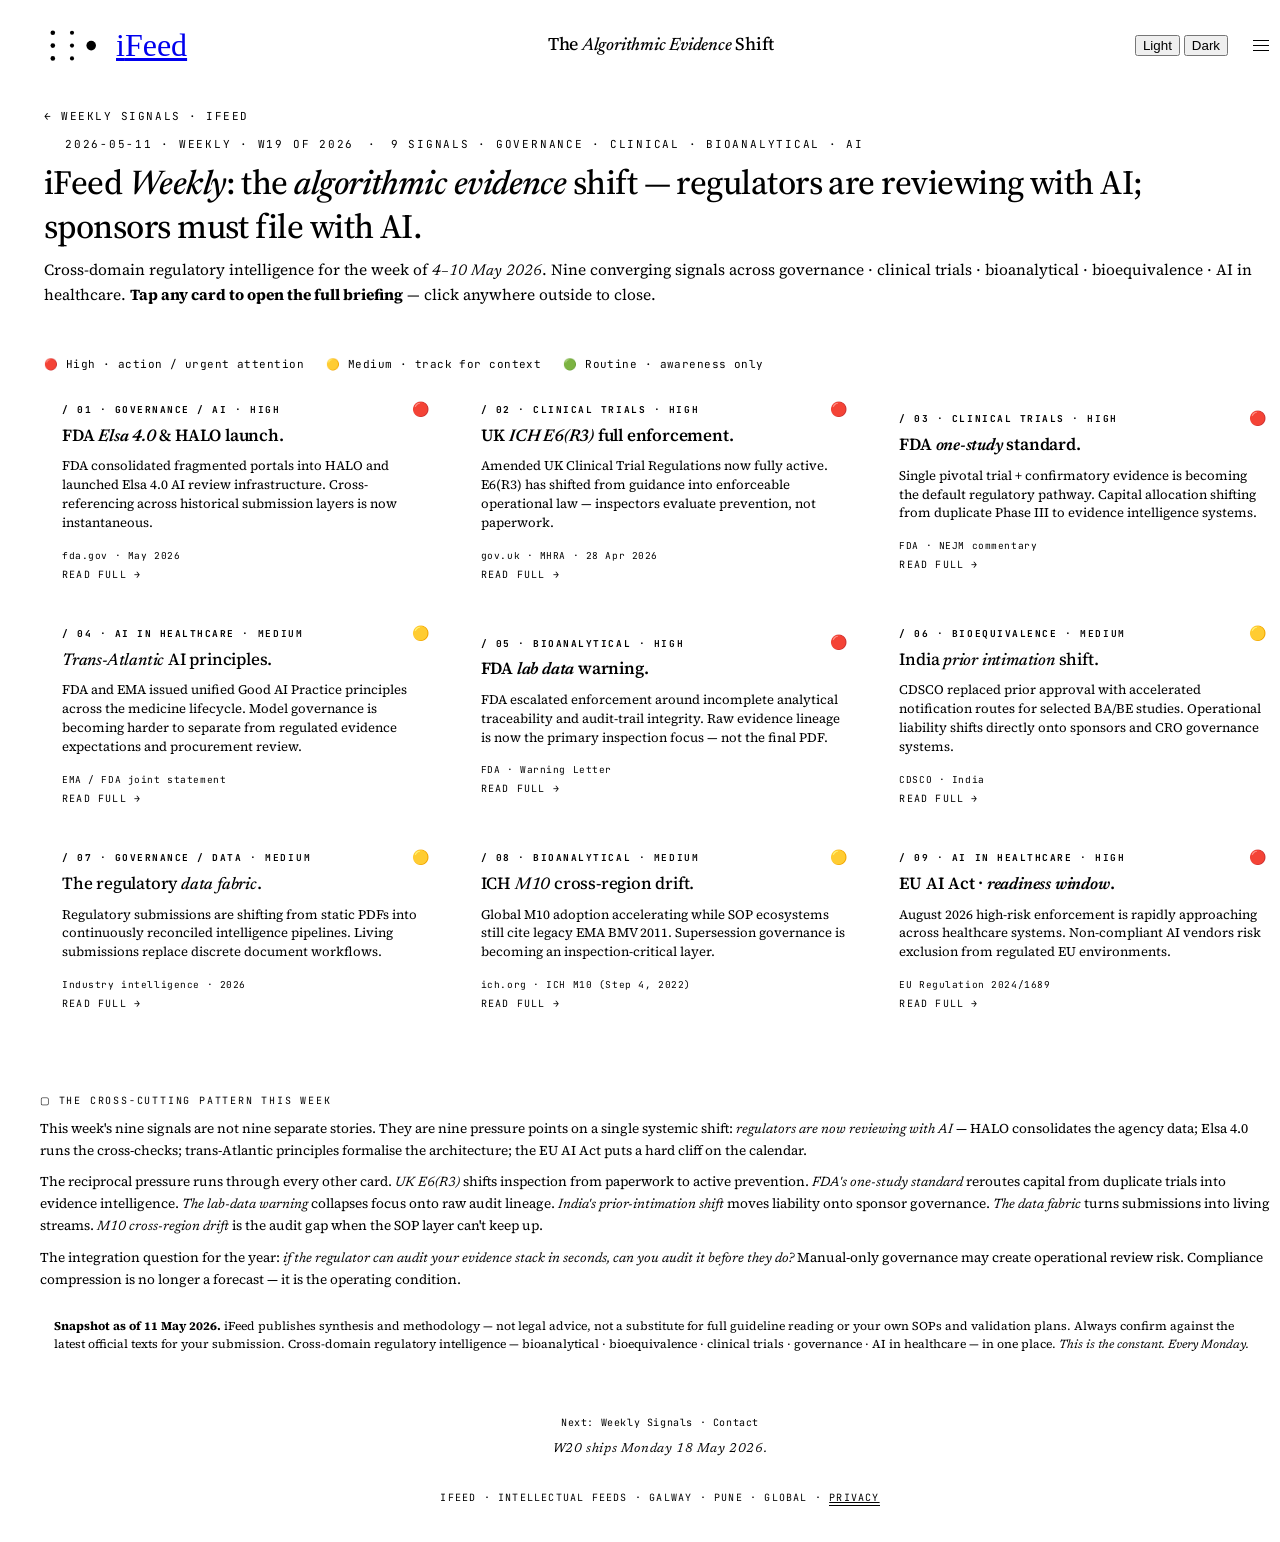
==== commit dc33e7a1: "Clean Weekly Signals navigation" ====
--- a/archive-static/2026-05-11_weekly-w19.html
+++ b/archive-static/2026-05-11_weekly-w19.html
@@ -337,17 +337,11 @@
     <button type="button" class="nav-toggle" aria-label="toggle nav" aria-expanded="false" hidden><span class="bar"></span></button>
     <div class="links">
       <a href='https://ifeed.ie/'>Home</a>
-      <a href="https://ifeed.ie/methodology.html">Methodology</a>
-      <span class="has-dropdown"><a href="https://library.ifeed.ie/">Library<span class="caret">▾</span></a><div class="dropdown" role="menu"><a href="https://library.ifeed.ie/library/bioanalytical.html"><span class="d-name">Bio-Analytical Trials</span></a><a href="https://library.ifeed.ie/library/bioequivalence.html"><span class="d-name">Bio-Equivalence Trials</span></a><a href="https://library.ifeed.ie/library/clinical-trials.html"><span class="d-name">Clinical Trials</span></a><a href="https://library.ifeed.ie/library/governance.html"><span class="d-name">Governance</span></a><div class="d-sep"></div><a class="d-all" href="https://library.ifeed.ie/"><span class="d-name">All · Library hub →</span></a></div></span>
-      <span class="has-dropdown"><a href="https://regulations.ifeed.ie/">Regulations<span class="caret">▾</span></a><div class="dropdown" role="menu"><a href="https://regulations.ifeed.ie/regulations/eu-ai-act.html"><span class="d-name">EU AI Act</span></a><a href="https://regulations.ifeed.ie/regulations/fda-qmsr.html"><span class="d-name">FDA QMSR</span></a><a href="https://regulations.ifeed.ie/regulations/fda-csa.html"><span class="d-name">FDA CSA</span></a><a href="https://regulations.ifeed.ie/regulations/gamp5-ai-validation.html"><span class="d-name">GAMP 5 / AI validation</span></a><a href="https://regulations.ifeed.ie/regulations/ich-e6-r3.html"><span class="d-name">ICH E6(R3)</span></a><a href="https://regulations.ifeed.ie/regulations/good-ai-practice.html"><span class="d-name">FDA/EMA Good AI Practice</span></a><a href="https://regulations.ifeed.ie/regulations/iso-iec-42001.html"><span class="d-name">ISO/IEC 42001</span></a><a href="https://regulations.ifeed.ie/regulations/ai-medtech-samd.html"><span class="d-name">AI-enabled MedTech / SaMD</span></a><div class="d-sep"></div><a class="d-all" href="https://regulations.ifeed.ie/"><span class="d-name">All · Regulations hub →</span></a></div></span>
-      <a href="https://ifeed.ie/services.html">Collaborate</a>
-      <a href="https://ai.ifeed.ie/">AI</a>
+      <a href='https://ifeed.ie/methodology/'>Methodology</a>
+      <a href='https://ifeed.ie/about/'>About</a>
       <a class='current' href='/'>Signals</a>
-      <a href="https://ifeed.ie/academy.html">Academy</a>
-      <a href="https://ifeed.ie/community.html">Community</a>
-      <a href="https://ifeed.ie/founder.html">Founder</a>
-      <a href="https://ifeed.ie/connect.html">Connect</a>
-      <a href="https://ifeed.ie/register.html">Register</a>
+      <a href='https://ifeed.ie/collaboration/'>Collaboration</a>
+      <a href='https://ifeed.ie/contact/'>Contact</a>
     </div>
   </div>
 </nav>
@@ -355,21 +349,16 @@
 <aside class="w19-drawer" id="w19-drawer" aria-hidden="true">
   <button type="button" class="close" id="w19-drawer-close" aria-label="close menu">×</button>
   <a href='https://ifeed.ie/'>Home</a>
-  <a href="https://ifeed.ie/methodology.html">Methodology</a>
-  <a href="https://library.ifeed.ie/">Library</a>
-  <a href="https://ifeed.ie/services.html">Collaborate</a>
-  <a href="https://ai.ifeed.ie/">AI</a>
+  <a href='https://ifeed.ie/methodology/'>Methodology</a>
+  <a href='https://ifeed.ie/about/'>About</a>
   <a class='current' href='/'>Signals</a>
-  <a href="https://ifeed.ie/academy.html">Academy</a>
-  <a href="https://ifeed.ie/community.html">Community</a>
-  <a href="https://ifeed.ie/founder.html">Founder</a>
-  <a href="https://ifeed.ie/connect.html">Connect</a>
-  <a href="https://ifeed.ie/register.html">Register</a>
+  <a href='https://ifeed.ie/collaboration/'>Collaboration</a>
+  <a href='https://ifeed.ie/contact/'>Contact</a>
 </aside>
 <main>
 
   <header class="article-head">
-    <div class="breadcrumb"><a href='/'>&larr; All notes</a> &middot; <a href="https://library.ifeed.ie/">Library</a> &middot; <a href='https://ifeed.ie/'>Home</a></div>
+    <div class="breadcrumb"><a href='/'>&larr; Weekly Signals</a> &middot; <a href='https://ifeed.ie/'>iFeed</a></div>
     <div class="article-meta">
       <span class="signal"></span>
       <span>2026-05-11 · Weekly · W19 of 2026</span>
@@ -804,7 +793,7 @@
   </section>
 
   <div class="next-week-strip">
-    Next: <a href='/'>All notes</a> · <a href="https://library.ifeed.ie/">Library</a> · <a href="https://ifeed.ie/connect.html">Connect</a>
+    Next: <a href='/'>Weekly Signals</a> · <a href="https://ifeed.ie/contact/">Contact</a>
     <br/><br/>
     <em style="font-family:'Newsreader',serif;font-size:13px;color:var(--accent);">W20 ships Monday 18 May 2026.</em>
   </div>
